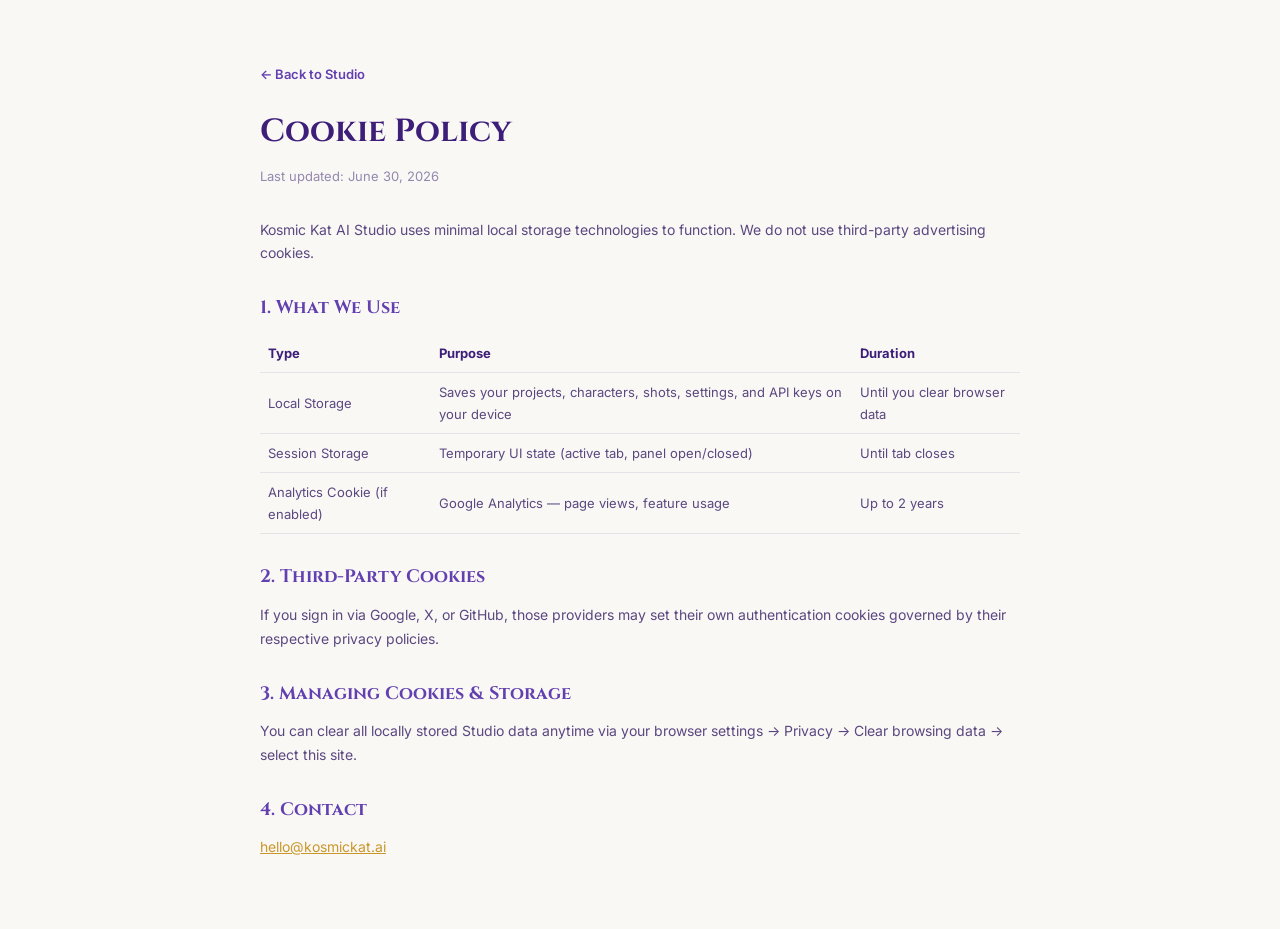
==== cookies.html @ 40c46c6d "Add PWA support (manifest, service worker, icons) + legal pages (privacy, terms, cookies) + footer l" ====
<!DOCTYPE html>
<html lang="en">
<head>
<meta charset="UTF-8"/>
<meta name="viewport" content="width=device-width, initial-scale=1.0"/>
<title>Cookie Policy — Kosmic Kat AI Studio</title>
<link href="https://fonts.googleapis.com/css2?family=Cinzel:wght@700;900&family=Inter:wght@400;500;600;700&display=swap" rel="stylesheet"/>
<style>
*{box-sizing:border-box;margin:0;padding:0}
body{font-family:'Inter',sans-serif;background:#FAF8F5;color:#1E1230;line-height:1.7;padding:60px 20px}
.wrap{max-width:760px;margin:0 auto}
h1{font-family:'Cinzel',serif;color:#3D1F7A;font-size:32px;margin-bottom:6px}
.updated{color:#9488AE;font-size:13px;margin-bottom:30px}
h2{font-family:'Cinzel',serif;color:#6240B0;font-size:18px;margin:28px 0 10px}
p,li{color:#5A4880;font-size:14px;margin-bottom:10px}
ul{padding-left:20px}
a{color:#C9972A}
.back{display:inline-block;margin-bottom:20px;color:#6240B0;text-decoration:none;font-size:13px;font-weight:600}
table{width:100%;border-collapse:collapse;margin-top:10px;font-size:13px}
th,td{text-align:left;padding:8px;border-bottom:1px solid rgba(61,31,122,0.1);color:#5A4880}
th{color:#3D1F7A;font-weight:700}
</style>
</head>
<body>
<div class="wrap">
<a class="back" href="index.html">← Back to Studio</a>
<h1>Cookie Policy</h1>
<div class="updated">Last updated: June 30, 2026</div>

<p>Kosmic Kat AI Studio uses minimal local storage technologies to function. We do not use third-party advertising cookies.</p>

<h2>1. What We Use</h2>
<table>
<tr><th>Type</th><th>Purpose</th><th>Duration</th></tr>
<tr><td>Local Storage</td><td>Saves your projects, characters, shots, settings, and API keys on your device</td><td>Until you clear browser data</td></tr>
<tr><td>Session Storage</td><td>Temporary UI state (active tab, panel open/closed)</td><td>Until tab closes</td></tr>
<tr><td>Analytics Cookie (if enabled)</td><td>Google Analytics — page views, feature usage</td><td>Up to 2 years</td></tr>
</table>

<h2>2. Third-Party Cookies</h2>
<p>If you sign in via Google, X, or GitHub, those providers may set their own authentication cookies governed by their respective privacy policies.</p>

<h2>3. Managing Cookies & Storage</h2>
<p>You can clear all locally stored Studio data anytime via your browser settings → Privacy → Clear browsing data → select this site.</p>

<h2>4. Contact</h2>
<p><a href="mailto:hello@kosmickat.ai">hello@kosmickat.ai</a></p>
</div>
</body>
</html>
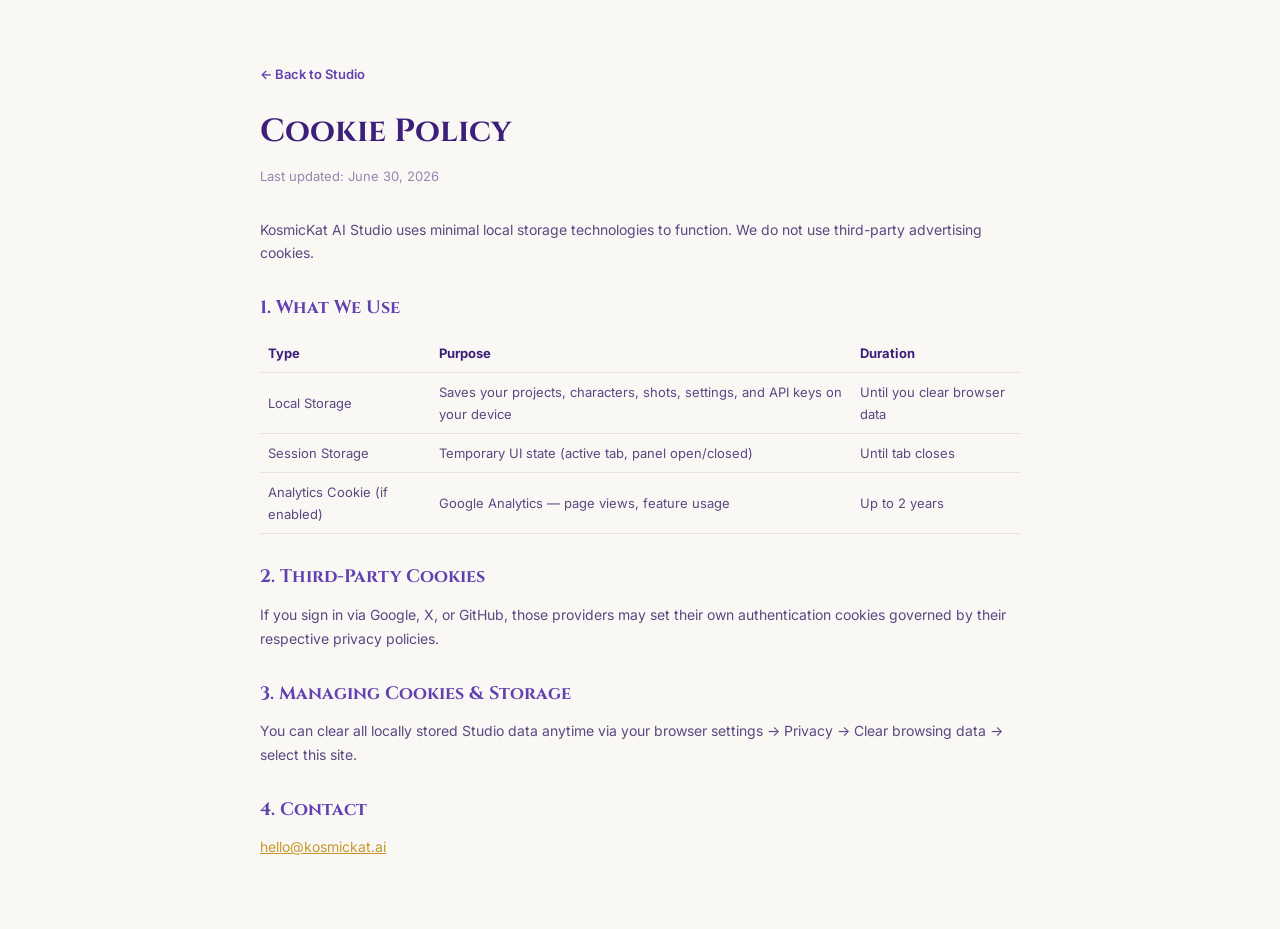
==== commit 85a6a512: "Rename brand to 'KosmicKat AI Studio' (title, manifest, legal pages, watermark, notifications, AI Di" ====
--- a/cookies.html
+++ b/cookies.html
@@ -3,7 +3,7 @@
 <head>
 <meta charset="UTF-8"/>
 <meta name="viewport" content="width=device-width, initial-scale=1.0"/>
-<title>Cookie Policy — Kosmic Kat AI Studio</title>
+<title>Cookie Policy — KosmicKat AI Studio</title>
 <link href="https://fonts.googleapis.com/css2?family=Cinzel:wght@700;900&family=Inter:wght@400;500;600;700&display=swap" rel="stylesheet"/>
 <style>
 *{box-sizing:border-box;margin:0;padding:0}
@@ -27,7 +27,7 @@
 <h1>Cookie Policy</h1>
 <div class="updated">Last updated: June 30, 2026</div>
 
-<p>Kosmic Kat AI Studio uses minimal local storage technologies to function. We do not use third-party advertising cookies.</p>
+<p>KosmicKat AI Studio uses minimal local storage technologies to function. We do not use third-party advertising cookies.</p>
 
 <h2>1. What We Use</h2>
 <table>
